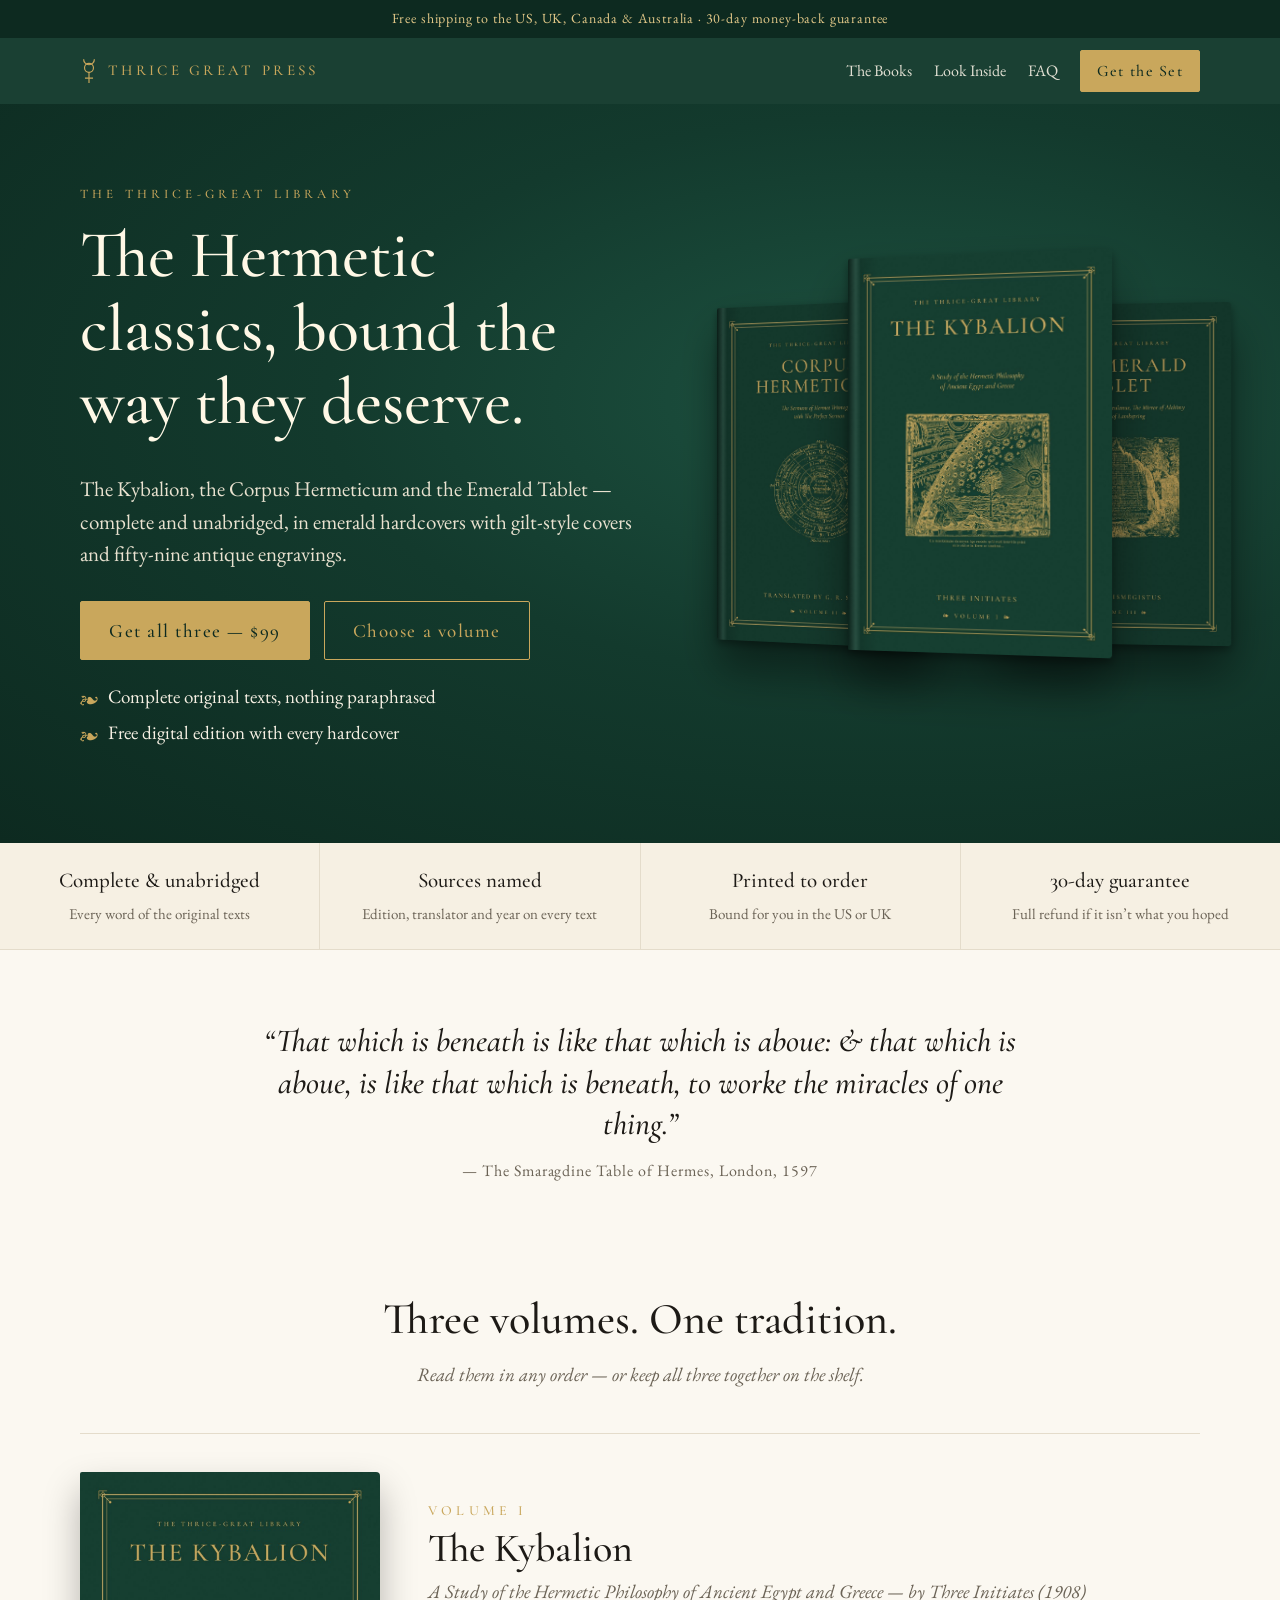
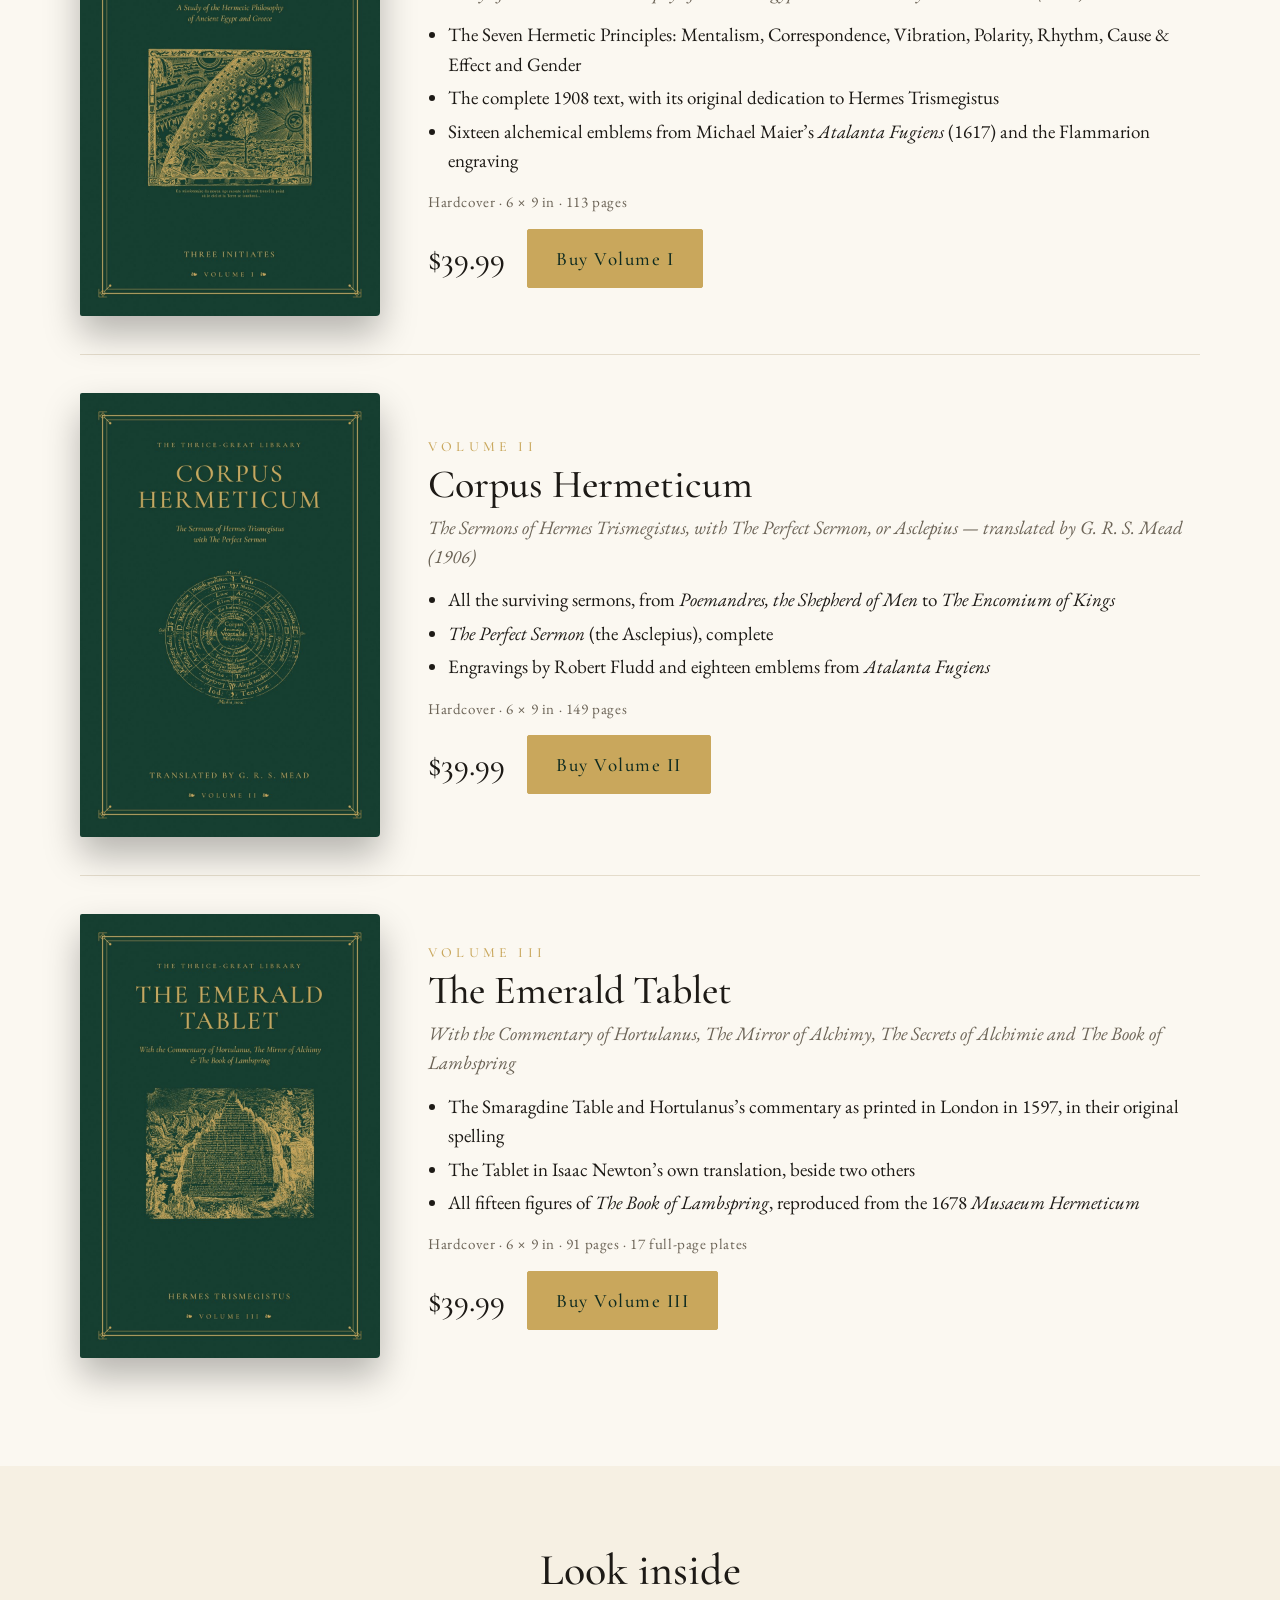
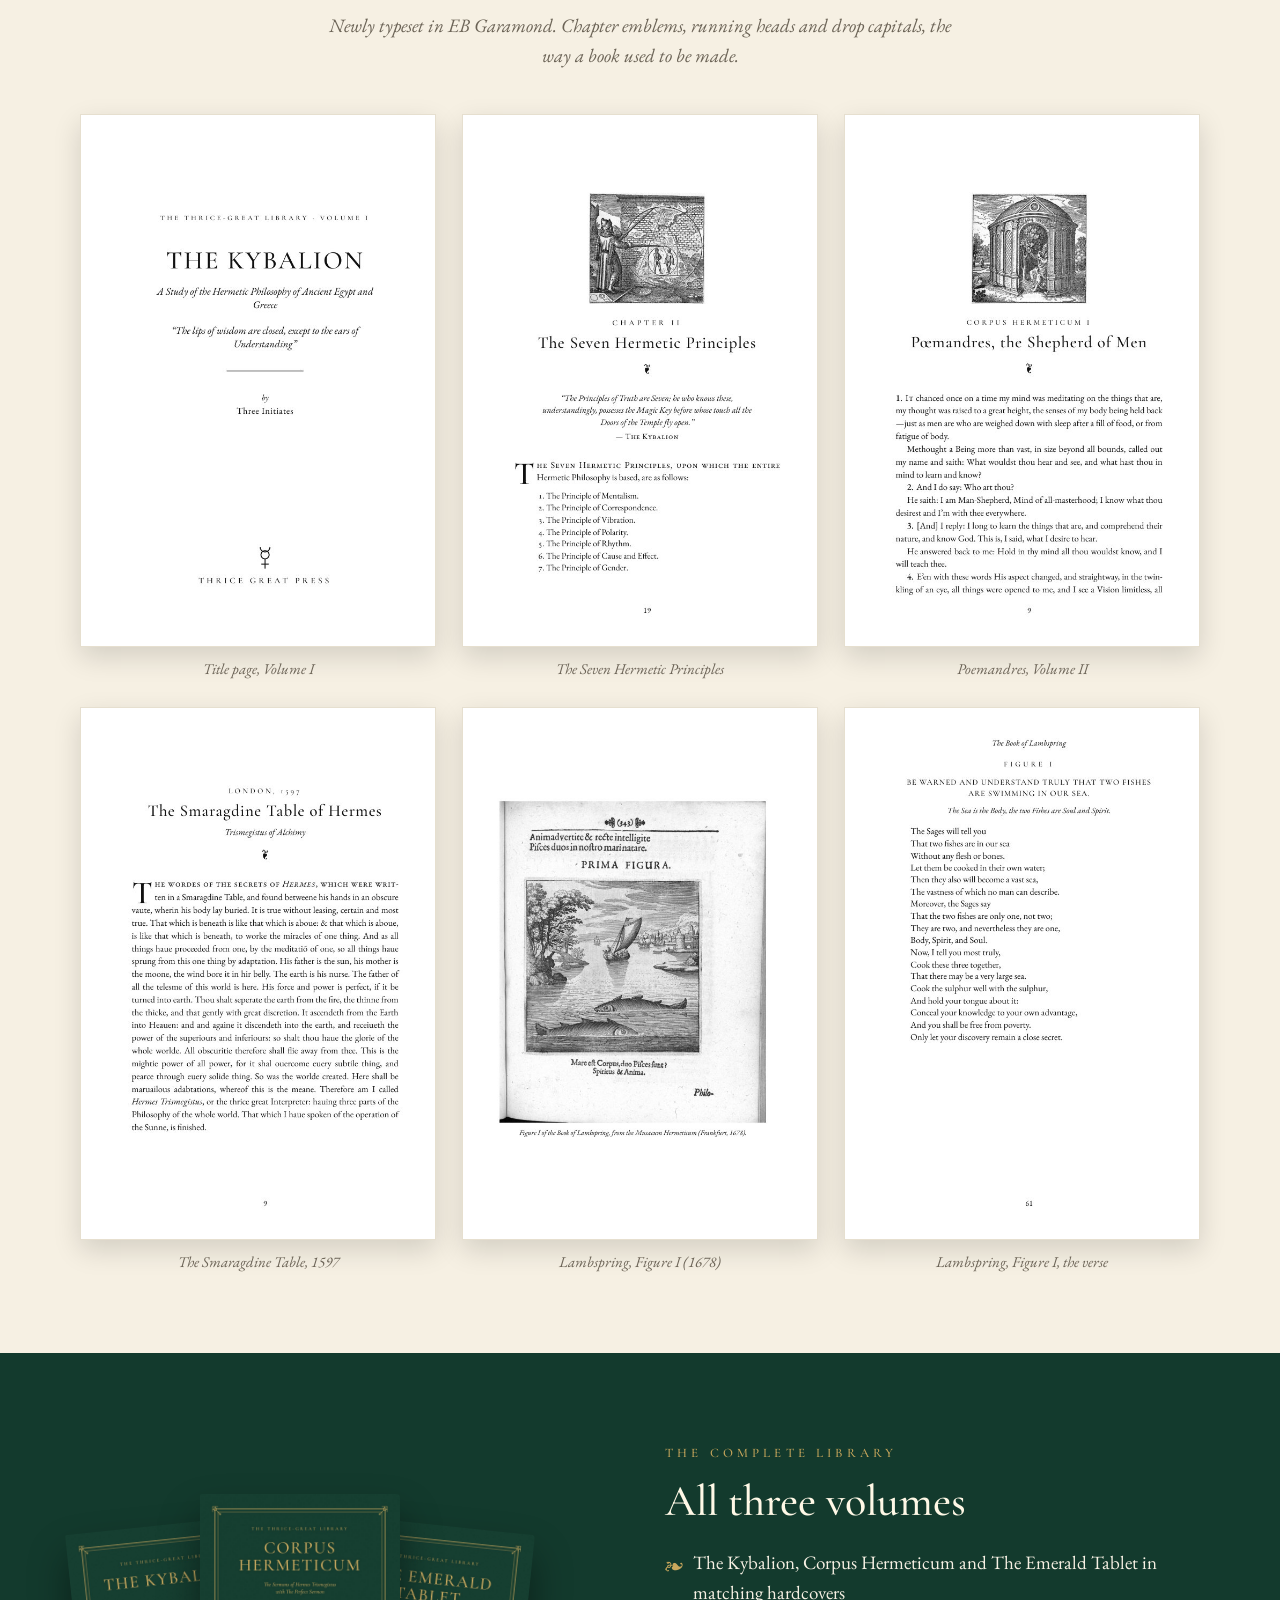
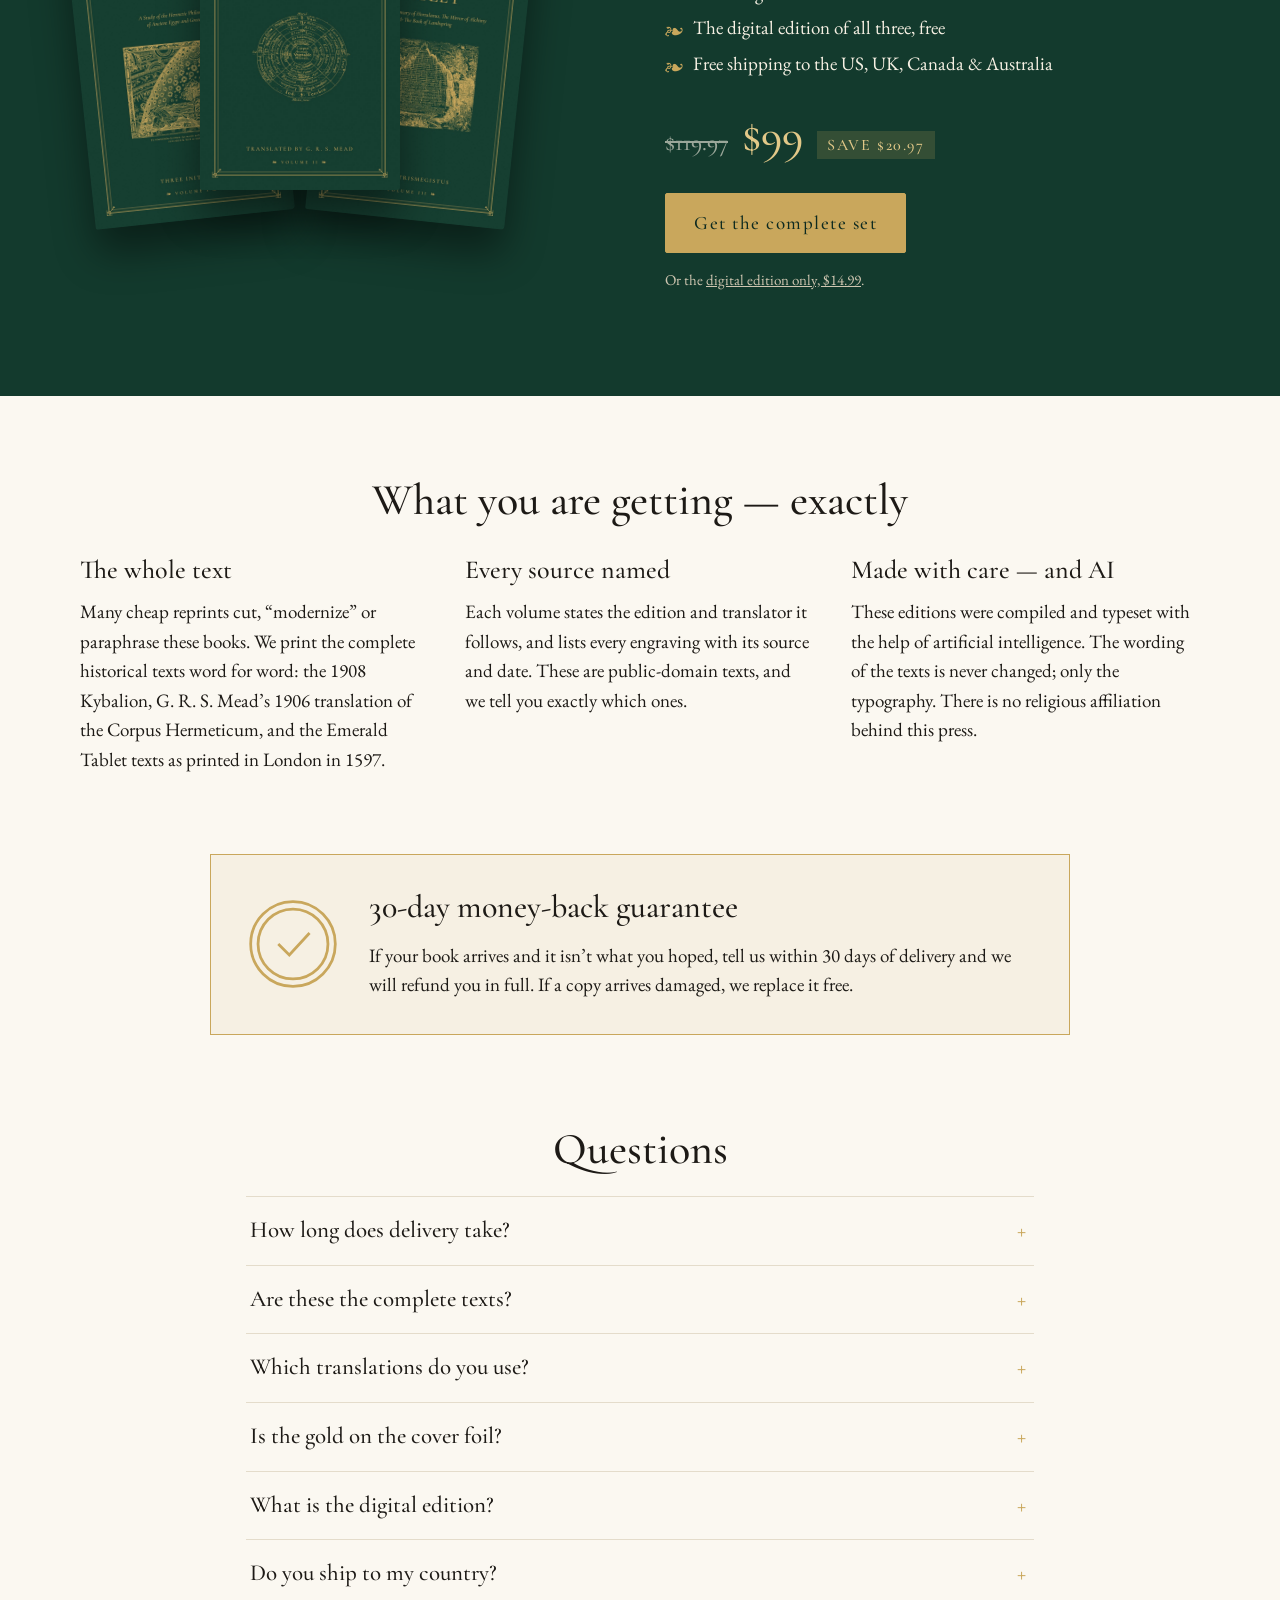
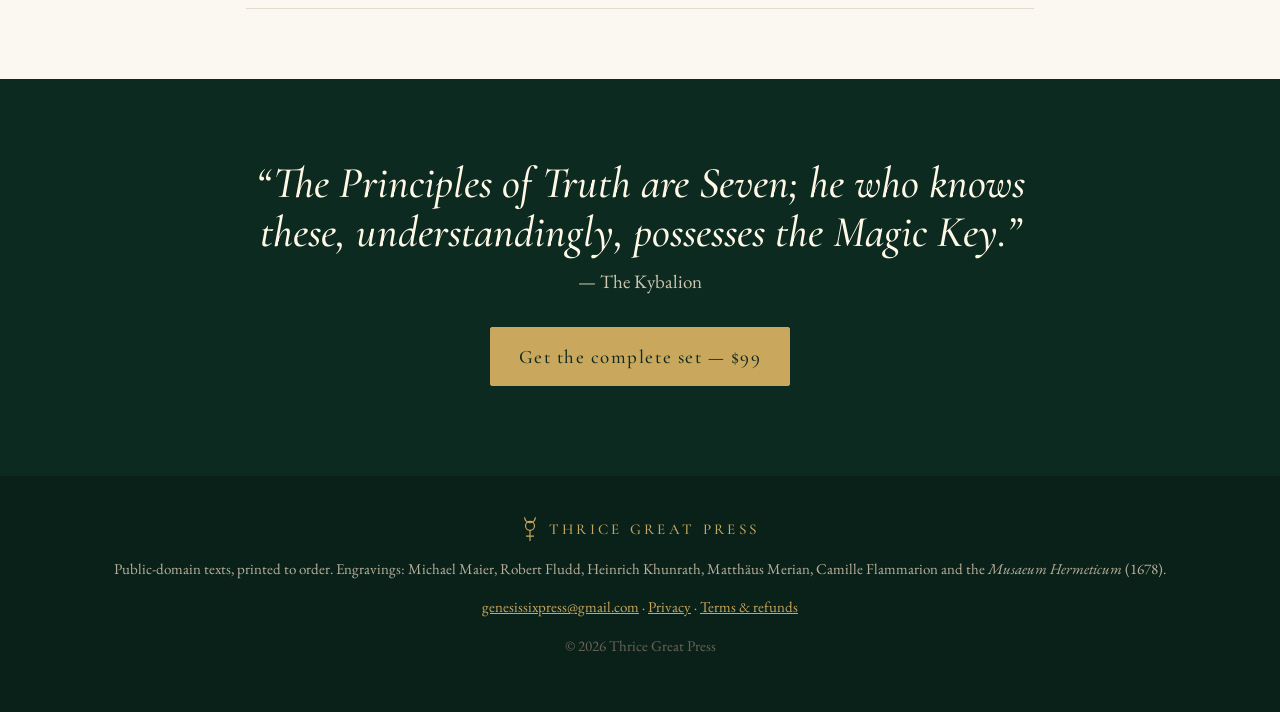
==== index.html @ 8c583f27 "Thrice Great Press site Co-Authored-By: Claude Opus 5.5 (1M context) <noreply@anthropic.com>" ====
<!doctype html>
<html lang="en">
<head>
<meta charset="utf-8">
<meta name="viewport" content="width=device-width, initial-scale=1">
<title>Thrice Great Press — The Hermetic Classics in Hardcover</title>
<meta name="description" content="The Kybalion, the Corpus Hermeticum and the Emerald Tablet — complete, unabridged public-domain texts in emerald cloth-look hardcovers with gilt-style covers and antique engravings.">
<meta property="og:title" content="The Thrice-Great Library — Hermetic classics in hardcover">
<meta property="og:description" content="Complete and unabridged. Emerald hardcovers. 59 antique engravings. Printed to order.">
<meta property="og:image" content="img/og.jpg">
<link rel="icon" href="img/favicon.svg" type="image/svg+xml">
<link rel="stylesheet" href="styles.css">
</head>
<body>

<div class="topbar">Free shipping to the US, UK, Canada &amp; Australia &middot; 30-day money-back guarantee</div>

<header class="nav">
  <a class="brand" href="#top" aria-label="Thrice Great Press home">
    <svg class="sigil" viewBox="0 0 40 58" aria-hidden="true"><path d="M8 3 A12 12 0 0 0 32 3"/><circle cx="20" cy="22" r="10"/><path d="M20 32 V56 M11 45 H29"/></svg>
    <span>Thrice Great Press</span>
  </a>
  <nav>
    <a href="#books">The Books</a>
    <a href="#inside">Look Inside</a>
    <a href="#faq">FAQ</a>
    <a class="btn btn-small" href="#set" data-checkout="set">Get the Set</a>
  </nav>
</header>

<main id="top">

<section class="hero">
  <div class="hero-copy">
    <p class="eyebrow">The Thrice-Great Library</p>
    <h1>The Hermetic classics, bound the way they deserve.</h1>
    <p class="lede">The Kybalion, the Corpus Hermeticum and the Emerald Tablet — complete and unabridged, in emerald hardcovers with gilt-style covers and fifty-nine antique engravings.</p>
    <div class="cta-row">
      <a class="btn" href="#set" data-checkout="set">Get all three — $99</a>
      <a class="btn btn-ghost" href="#books">Choose a volume</a>
    </div>
    <ul class="ticks">
      <li>Complete original texts, nothing paraphrased</li>
      <li>Free digital edition with every hardcover</li>
    </ul>
  </div>
  <div class="hero-books" aria-hidden="true">
    <div class="book b2"><img src="img/cover-2.jpg" alt=""></div>
    <div class="book b1"><img src="img/cover-1.jpg" alt=""></div>
    <div class="book b3"><img src="img/cover-3.jpg" alt=""></div>
  </div>
</section>

<section class="strip">
  <div><strong>Complete &amp; unabridged</strong><span>Every word of the original texts</span></div>
  <div><strong>Sources named</strong><span>Edition, translator and year on every text</span></div>
  <div><strong>Printed to order</strong><span>Bound for you in the US or UK</span></div>
  <div><strong>30-day guarantee</strong><span>Full refund if it isn’t what you hoped</span></div>
</section>

<section class="motto">
  <p>“That which is beneath is like that which is aboue: &amp; that which is aboue, is like that which is beneath, to worke the miracles of one thing.”</p>
  <span>— The Smaragdine Table of Hermes, London, 1597</span>
</section>

<section id="books" class="books">
  <h2>Three volumes. One tradition.</h2>
  <p class="section-lede">Read them in any order — or keep all three together on the shelf.</p>

  <article class="vol">
    <img class="vol-cover" src="img/cover-1.jpg" alt="The Kybalion, Volume I, emerald hardcover with gilt engraving">
    <div class="vol-body">
      <p class="vol-num">Volume I</p>
      <h3>The Kybalion</h3>
      <p class="vol-sub">A Study of the Hermetic Philosophy of Ancient Egypt and Greece — by Three Initiates (1908)</p>
      <ul>
        <li>The Seven Hermetic Principles: Mentalism, Correspondence, Vibration, Polarity, Rhythm, Cause &amp; Effect and Gender</li>
        <li>The complete 1908 text, with its original dedication to Hermes Trismegistus</li>
        <li>Sixteen alchemical emblems from Michael Maier’s <i>Atalanta Fugiens</i> (1617) and the Flammarion engraving</li>
      </ul>
      <p class="specs">Hardcover &middot; 6 × 9 in &middot; 113 pages</p>
      <div class="buy"><span class="price">$39.99</span><a class="btn" href="#" data-checkout="v1">Buy Volume I</a></div>
    </div>
  </article>

  <article class="vol">
    <img class="vol-cover" src="img/cover-2.jpg" alt="Corpus Hermeticum, Volume II, emerald hardcover with gilt engraving">
    <div class="vol-body">
      <p class="vol-num">Volume II</p>
      <h3>Corpus Hermeticum</h3>
      <p class="vol-sub">The Sermons of Hermes Trismegistus, with The Perfect Sermon, or Asclepius — translated by G. R. S. Mead (1906)</p>
      <ul>
        <li>All the surviving sermons, from <i>Poemandres, the Shepherd of Men</i> to <i>The Encomium of Kings</i></li>
        <li><i>The Perfect Sermon</i> (the Asclepius), complete</li>
        <li>Engravings by Robert Fludd and eighteen emblems from <i>Atalanta Fugiens</i></li>
      </ul>
      <p class="specs">Hardcover &middot; 6 × 9 in &middot; 149 pages</p>
      <div class="buy"><span class="price">$39.99</span><a class="btn" href="#" data-checkout="v2">Buy Volume II</a></div>
    </div>
  </article>

  <article class="vol">
    <img class="vol-cover" src="img/cover-3.jpg" alt="The Emerald Tablet, Volume III, emerald hardcover with gilt engraving">
    <div class="vol-body">
      <p class="vol-num">Volume III</p>
      <h3>The Emerald Tablet</h3>
      <p class="vol-sub">With the Commentary of Hortulanus, The Mirror of Alchimy, The Secrets of Alchimie and The Book of Lambspring</p>
      <ul>
        <li>The Smaragdine Table and Hortulanus’s commentary as printed in London in 1597, in their original spelling</li>
        <li>The Tablet in Isaac Newton’s own translation, beside two others</li>
        <li>All fifteen figures of <i>The Book of Lambspring</i>, reproduced from the 1678 <i>Musaeum Hermeticum</i></li>
      </ul>
      <p class="specs">Hardcover &middot; 6 × 9 in &middot; 91 pages &middot; 17 full-page plates</p>
      <div class="buy"><span class="price">$39.99</span><a class="btn" href="#" data-checkout="v3">Buy Volume III</a></div>
    </div>
  </article>
</section>

<section id="inside" class="inside">
  <h2>Look inside</h2>
  <p class="section-lede">Newly typeset in EB Garamond. Chapter emblems, running heads and drop capitals, the way a book used to be made.</p>
  <div class="gallery">
    <figure><img src="img/v1-title.jpg" alt="Title page of The Kybalion" loading="lazy"><figcaption>Title page, Volume I</figcaption></figure>
    <figure><img src="img/v1-ch2.jpg" alt="Chapter II opening of The Kybalion with engraved emblem" loading="lazy"><figcaption>The Seven Hermetic Principles</figcaption></figure>
    <figure><img src="img/v2-ch1.jpg" alt="Opening of Corpus Hermeticum I, Poemandres" loading="lazy"><figcaption>Poemandres, Volume II</figcaption></figure>
    <figure><img src="img/v3-table.jpg" alt="The Smaragdine Table as printed in 1597" loading="lazy"><figcaption>The Smaragdine Table, 1597</figcaption></figure>
    <figure><img src="img/v3-plate1.jpg" alt="Figure I of the Book of Lambspring" loading="lazy"><figcaption>Lambspring, Figure I (1678)</figcaption></figure>
    <figure><img src="img/v3-fig1.jpg" alt="The verse facing Figure I of the Book of Lambspring" loading="lazy"><figcaption>Lambspring, Figure I, the verse</figcaption></figure>
  </div>
</section>

<section id="set" class="set">
  <div class="set-art" aria-hidden="true">
    <img src="img/cover-1.jpg" alt=""><img src="img/cover-2.jpg" alt=""><img src="img/cover-3.jpg" alt="">
  </div>
  <div class="set-copy">
    <p class="eyebrow">The complete library</p>
    <h2>All three volumes</h2>
    <ul class="ticks">
      <li>The Kybalion, Corpus Hermeticum and The Emerald Tablet in matching hardcovers</li>
      <li>The digital edition of all three, free</li>
      <li>Free shipping to the US, UK, Canada &amp; Australia</li>
    </ul>
    <p class="set-price"><span class="was">$119.97</span> <span class="now">$99</span> <span class="save">Save $20.97</span></p>
    <a class="btn" href="#" data-checkout="set">Get the complete set</a>
    <p class="fine">Or the <a href="#" data-checkout="digital">digital edition only, $14.99</a>.</p>
  </div>
</section>

<section class="honest">
  <h2>What you are getting — exactly</h2>
  <div class="cols">
    <div>
      <h3>The whole text</h3>
      <p>Many cheap reprints cut, “modernize” or paraphrase these books. We print the complete historical texts word for word: the 1908 Kybalion, G. R. S. Mead’s 1906 translation of the Corpus Hermeticum, and the Emerald Tablet texts as printed in London in 1597.</p>
    </div>
    <div>
      <h3>Every source named</h3>
      <p>Each volume states the edition and translator it follows, and lists every engraving with its source and date. These are public-domain texts, and we tell you exactly which ones.</p>
    </div>
    <div>
      <h3>Made with care — and AI</h3>
      <p>These editions were compiled and typeset with the help of artificial intelligence. The wording of the texts is never changed; only the typography. There is no religious affiliation behind this press.</p>
    </div>
  </div>
</section>

<section class="guarantee">
  <svg class="seal" viewBox="0 0 100 100" aria-hidden="true"><circle cx="50" cy="50" r="46"/><circle cx="50" cy="50" r="38"/><path d="M34 50 L46 62 L68 38"/></svg>
  <div>
    <h2>30-day money-back guarantee</h2>
    <p>If your book arrives and it isn’t what you hoped, tell us within 30 days of delivery and we will refund you in full. If a copy arrives damaged, we replace it free.</p>
  </div>
</section>

<section id="faq" class="faq">
  <h2>Questions</h2>
  <details><summary>How long does delivery take?</summary><p>Each copy is printed and bound for you when you order, which takes about 3–5 business days, and then ships with tracking. Most orders arrive within 7–14 days in the US, UK, Canada and Australia.</p></details>
  <details><summary>Are these the complete texts?</summary><p>Yes. Nothing is abridged or paraphrased. The only thing we leave out is scholarly apparatus: G. R. S. Mead’s footnotes are omitted from Volume II; his translation is complete.</p></details>
  <details><summary>Which translations do you use?</summary><p>The Kybalion is the original 1908 English text. The Corpus Hermeticum and The Perfect Sermon are G. R. S. Mead’s translation of 1906. Volume III reproduces <i>The Mirror of Alchimy</i> (London, 1597) in its original spelling, the Emerald Tablet in the translations of Isaac Newton, Sigismund Bacstrom and H. P. Blavatsky, and <i>The Book of Lambspring</i> in A. E. Waite’s translation of 1893.</p></details>
  <details><summary>Is the gold on the cover foil?</summary><p>No. The gold frame and engraving are printed, not foil-stamped. The cover is a matte printed hardcover (case-wrap) in deep emerald.</p></details>
  <details><summary>What is the digital edition?</summary><p>A PDF of the same typeset pages, including every engraving, delivered instantly after purchase. It is included free with every hardcover.</p></details>
  <details><summary>Do you ship to my country?</summary><p>Shipping is free to the US, UK, Canada and Australia. For other countries, write to us before ordering and we will quote the delivery cost.</p></details>
</section>

<section class="final">
  <h2>“The Principles of Truth are Seven; he who knows these, understandingly, possesses the Magic Key.”</h2>
  <p>— The Kybalion</p>
  <a class="btn" href="#set" data-checkout="set">Get the complete set — $99</a>
</section>

</main>

<footer>
  <div class="brand"><svg class="sigil" viewBox="0 0 40 58" aria-hidden="true"><path d="M8 3 A12 12 0 0 0 32 3"/><circle cx="20" cy="22" r="10"/><path d="M20 32 V56 M11 45 H29"/></svg><span>Thrice Great Press</span></div>
  <p>Public-domain texts, printed to order. Engravings: Michael Maier, Robert Fludd, Heinrich Khunrath, Matthäus Merian, Camille Flammarion and the <i>Musaeum Hermeticum</i> (1678).</p>
  <p><a href="mailto:genesissixpress@gmail.com">genesissixpress@gmail.com</a> &middot; <a href="privacy.html">Privacy</a> &middot; <a href="terms.html">Terms &amp; refunds</a></p>
  <p class="fine">&copy; 2026 Thrice Great Press</p>
</footer>

<script src="script.js"></script>
</body>
</html>
---- styles.css ----
@font-face { font-family: "EB Garamond"; src: url("fonts/EBGaramond-Regular.ttf") format("truetype"); font-weight: 400; font-display: swap; }
@font-face { font-family: "EB Garamond"; src: url("fonts/EBGaramond-Italic.ttf") format("truetype"); font-style: italic; font-display: swap; }
@font-face { font-family: "Cormorant Garamond"; src: url("fonts/CormorantGaramond-Medium.ttf") format("truetype"); font-weight: 500; font-display: swap; }
@font-face { font-family: "Cormorant Garamond"; src: url("fonts/CormorantGaramond-MediumItalic.ttf") format("truetype"); font-style: italic; font-weight: 500; font-display: swap; }

:root {
  --green: #133a2d;
  --green-2: #0d2a20;
  --gold: #c9a75c;
  --gold-2: #e2c888;
  --cream: #f6f0e3;
  --paper: #fbf8f1;
  --ink: #1d1a16;
  --muted: #6b6356;
  --body: "EB Garamond", Georgia, serif;
  --display: "Cormorant Garamond", "EB Garamond", Georgia, serif;
  --wrap: 1120px;
}

* { box-sizing: border-box; }
html { scroll-behavior: smooth; }
body { margin: 0; background: var(--paper); color: var(--ink); font-family: var(--body); font-size: 19px; line-height: 1.55; -webkit-font-smoothing: antialiased; }
img { max-width: 100%; display: block; }
a { color: inherit; }
h1, h2, h3 { font-family: var(--display); font-weight: 500; line-height: 1.12; margin: 0 0 0.5em; }
h2 { font-size: clamp(30px, 4vw, 44px); text-align: center; }
.section-lede { text-align: center; color: var(--muted); max-width: 640px; margin: -6px auto 44px; font-style: italic; }
.eyebrow { font-family: var(--display); letter-spacing: 0.32em; text-transform: uppercase; font-size: 13px; color: var(--gold); margin: 0 0 14px; }
.fine { font-size: 15px; color: var(--muted); }

.btn { display: inline-block; background: var(--gold); color: var(--green-2); font-family: var(--display); font-size: 19px; letter-spacing: 0.08em; text-decoration: none; padding: 14px 28px; border-radius: 2px; border: 1px solid var(--gold); transition: background .15s, transform .15s; }
.btn:hover { background: var(--gold-2); transform: translateY(-1px); }
.btn-ghost { background: transparent; color: var(--gold); }
.btn-ghost:hover { background: rgba(201,167,92,.12); }
.btn-small { padding: 8px 16px; font-size: 16px; white-space: nowrap; }

.topbar { background: var(--green-2); color: var(--gold-2); text-align: center; font-size: 14px; letter-spacing: .06em; padding: 8px 16px; }
.nav { position: sticky; top: 0; z-index: 10; display: flex; justify-content: space-between; align-items: center; gap: 16px; padding: 12px max(16px, calc((100% - var(--wrap)) / 2)); background: rgba(19,58,45,.97); color: var(--cream); backdrop-filter: blur(6px); }
.brand { display: flex; align-items: center; gap: 10px; text-decoration: none; font-family: var(--display); letter-spacing: .22em; text-transform: uppercase; font-size: 15px; color: var(--gold); }
.sigil { width: 18px; height: 26px; fill: none; stroke: currentColor; stroke-width: 2.6; }
.nav nav { display: flex; align-items: center; gap: 22px; }
.nav nav a:not(.btn) { text-decoration: none; font-size: 16px; opacity: .9; }
.nav nav a:not(.btn):hover { color: var(--gold-2); }

.hero { background: radial-gradient(ellipse at 70% 40%, #1d5341 0%, var(--green) 45%, var(--green-2) 100%); color: var(--cream); display: grid; grid-template-columns: 1.05fr 1fr; gap: 40px; align-items: center; padding: 80px max(16px, calc((100% - var(--wrap)) / 2)) 90px; overflow: hidden; }
.hero h1 { font-size: clamp(40px, 5.4vw, 66px); color: #fff8e6; }
.lede { font-size: 21px; color: #e9e2d0; max-width: 560px; }
.cta-row { display: flex; flex-wrap: wrap; gap: 14px; margin: 30px 0 22px; }
.ticks { list-style: none; padding: 0; margin: 0; }
.ticks li { position: relative; padding-left: 28px; margin: 6px 0; }
.ticks li::before { content: "\2767"; position: absolute; left: 0; color: var(--gold); }
.hero-books { position: relative; height: 470px; perspective: 1400px; }
.book { position: absolute; width: 250px; box-shadow: 0 30px 50px rgba(0,0,0,.45), 0 4px 10px rgba(0,0,0,.35); border-radius: 2px 4px 4px 2px; overflow: hidden; }
.book::after { content: ""; position: absolute; inset: 0; background: linear-gradient(90deg, rgba(0,0,0,.45) 0, rgba(255,255,255,.08) 3%, rgba(0,0,0,.12) 5%, transparent 12%); pointer-events: none; }
.book.b1 { left: 32%; top: 20px; z-index: 3; transform: rotateY(-14deg); width: 270px; }
.book.b2 { left: 4%; top: 55px; z-index: 2; transform: rotateY(-20deg) scale(.92); filter: brightness(.9); }
.book.b3 { left: 60%; top: 55px; z-index: 1; transform: rotateY(-8deg) scale(.92); filter: brightness(.85); }

.strip { display: grid; grid-template-columns: repeat(4, 1fr); gap: 1px; background: #e4dccb; border-bottom: 1px solid #e4dccb; }
.strip div { background: var(--cream); padding: 22px 18px; text-align: center; }
.strip strong { display: block; font-family: var(--display); font-size: 21px; font-weight: 500; }
.strip span { font-size: 15px; color: var(--muted); }

.motto { text-align: center; padding: 70px 16px; max-width: 820px; margin: 0 auto; }
.motto p { font-family: var(--display); font-style: italic; font-size: clamp(24px, 3vw, 32px); line-height: 1.3; margin: 0 0 10px; }
.motto span { color: var(--muted); font-size: 16px; letter-spacing: .06em; }

.books { padding: 40px max(16px, calc((100% - var(--wrap)) / 2)) 70px; }
.vol { display: grid; grid-template-columns: 300px 1fr; gap: 48px; align-items: center; padding: 38px 0; border-top: 1px solid #e4dccb; }
.vol-cover { box-shadow: 0 18px 36px rgba(0,0,0,.28); border-radius: 2px 4px 4px 2px; }
.vol-num { font-family: var(--display); letter-spacing: .3em; text-transform: uppercase; color: var(--gold); font-size: 14px; margin: 0; }
.vol h3 { font-size: 40px; margin: 4px 0 6px; }
.vol-sub { font-style: italic; color: var(--muted); margin: 0 0 14px; }
.vol ul { padding-left: 20px; margin: 0 0 14px; }
.vol li { margin: 4px 0; }
.specs { font-size: 15px; color: var(--muted); letter-spacing: .04em; }
.buy { display: flex; align-items: center; gap: 22px; margin-top: 8px; }
.price { font-family: var(--display); font-size: 32px; }

.inside { background: var(--cream); padding: 80px max(16px, calc((100% - var(--wrap)) / 2)); }
.gallery { display: grid; grid-template-columns: repeat(3, 1fr); gap: 26px; }
.gallery figure { margin: 0; }
.gallery img { width: 100%; background: #fff; box-shadow: 0 10px 26px rgba(0,0,0,.14); border: 1px solid #e6dfcf; }
.gallery figcaption { text-align: center; font-size: 15px; color: var(--muted); margin-top: 10px; font-style: italic; }

.set { display: grid; grid-template-columns: 1fr 1fr; gap: 50px; align-items: center; padding: 90px max(16px, calc((100% - var(--wrap)) / 2)); background: var(--green); color: var(--cream); }
.set h2 { text-align: left; color: #fff8e6; }
.set-art { position: relative; height: 380px; }
.set-art img { position: absolute; width: 200px; box-shadow: 0 24px 40px rgba(0,0,0,.45); border-radius: 2px 4px 4px 2px; }
.set-art img:nth-child(1) { left: 0; top: 40px; transform: rotate(-6deg); }
.set-art img:nth-child(2) { left: 120px; top: 10px; z-index: 2; }
.set-art img:nth-child(3) { left: 240px; top: 40px; transform: rotate(6deg); }
.set-price { font-family: var(--display); margin: 22px 0; }
.set-price .was { text-decoration: line-through; opacity: .6; font-size: 24px; }
.set-price .now { font-size: 46px; color: var(--gold-2); margin: 0 10px; }
.set-price .save { font-size: 16px; letter-spacing: .1em; text-transform: uppercase; background: rgba(201,167,92,.18); color: var(--gold-2); padding: 4px 10px; }
.set .fine { color: #cfc6b1; }

.honest { padding: 80px max(16px, calc((100% - var(--wrap)) / 2)); }
.cols { display: grid; grid-template-columns: repeat(3, 1fr); gap: 36px; margin-top: 30px; }
.cols h3 { font-size: 26px; }
.cols p { margin: 0; }

.guarantee { display: flex; gap: 30px; align-items: center; max-width: 860px; margin: 0 auto 70px; padding: 34px 36px; border: 1px solid var(--gold); background: var(--cream); }
.guarantee h2 { text-align: left; font-size: 32px; }
.guarantee p { margin: 0; }
.seal { width: 92px; flex: none; fill: none; stroke: var(--gold); stroke-width: 3; }

.faq { max-width: 820px; margin: 0 auto; padding: 20px 16px 70px; }
.faq details { border-top: 1px solid #e4dccb; padding: 16px 4px; }
.faq details:last-child { border-bottom: 1px solid #e4dccb; }
.faq summary { cursor: pointer; font-family: var(--display); font-size: 23px; list-style: none; position: relative; padding-right: 30px; }
.faq summary::-webkit-details-marker { display: none; }
.faq summary::after { content: "+"; position: absolute; right: 4px; color: var(--gold); }
.faq details[open] summary::after { content: "\2013"; }
.faq details p { margin: 10px 0 0; color: #3a352c; }

.final { text-align: center; padding: 80px 16px 90px; background: var(--green-2); color: var(--cream); }
.final h2 { max-width: 820px; margin: 0 auto 10px; font-style: italic; color: #fff8e6; }
.final p { color: #cfc6b1; margin: 0 0 30px; }

footer { background: #0a211a; color: #b9b09c; text-align: center; padding: 40px 16px; font-size: 15px; }
footer .brand { justify-content: center; margin-bottom: 12px; }
footer a { color: var(--gold); }

@media (max-width: 900px) {
  .hero { grid-template-columns: 1fr; padding-top: 50px; }
  .hero-books { height: 340px; }
  .book { width: 180px; } .book.b1 { width: 195px; }
  .strip { grid-template-columns: repeat(2, 1fr); }
  .vol { grid-template-columns: 1fr; gap: 24px; }
  .vol-cover { max-width: 260px; margin: 0 auto; }
  .gallery { grid-template-columns: repeat(2, 1fr); }
  .set { grid-template-columns: 1fr; }
  .set-art { height: 300px; max-width: 420px; margin: 0 auto; width: 100%; }
  .set-art img { width: 150px; } .set-art img:nth-child(2) { left: 90px; } .set-art img:nth-child(3) { left: 180px; }
  .cols { grid-template-columns: 1fr; }
  .nav nav a:not(.btn) { display: none; }
}
@media (max-width: 520px) {
  body { font-size: 18px; }
  .gallery { grid-template-columns: 1fr 1fr; gap: 12px; }
  .guarantee { flex-direction: column; text-align: center; }
  .guarantee h2 { text-align: center; }
  .buy { flex-wrap: wrap; }
}
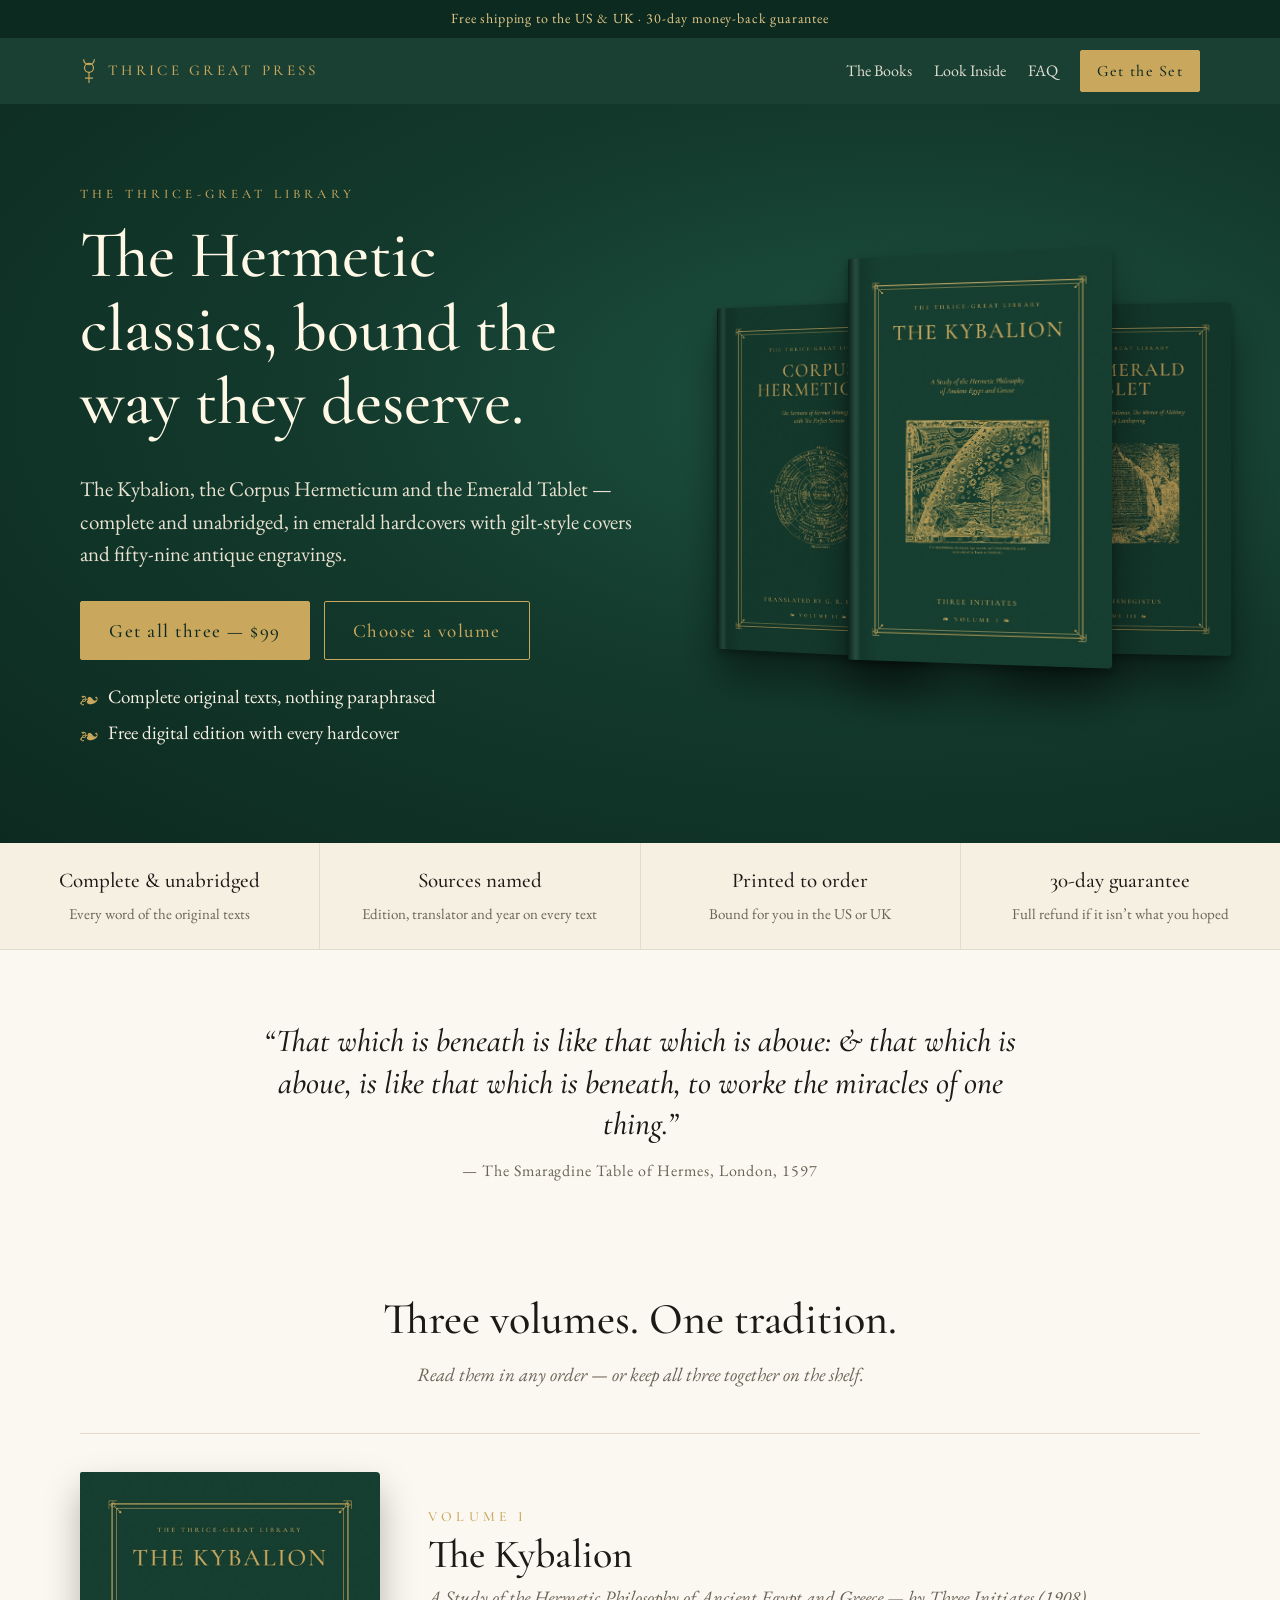
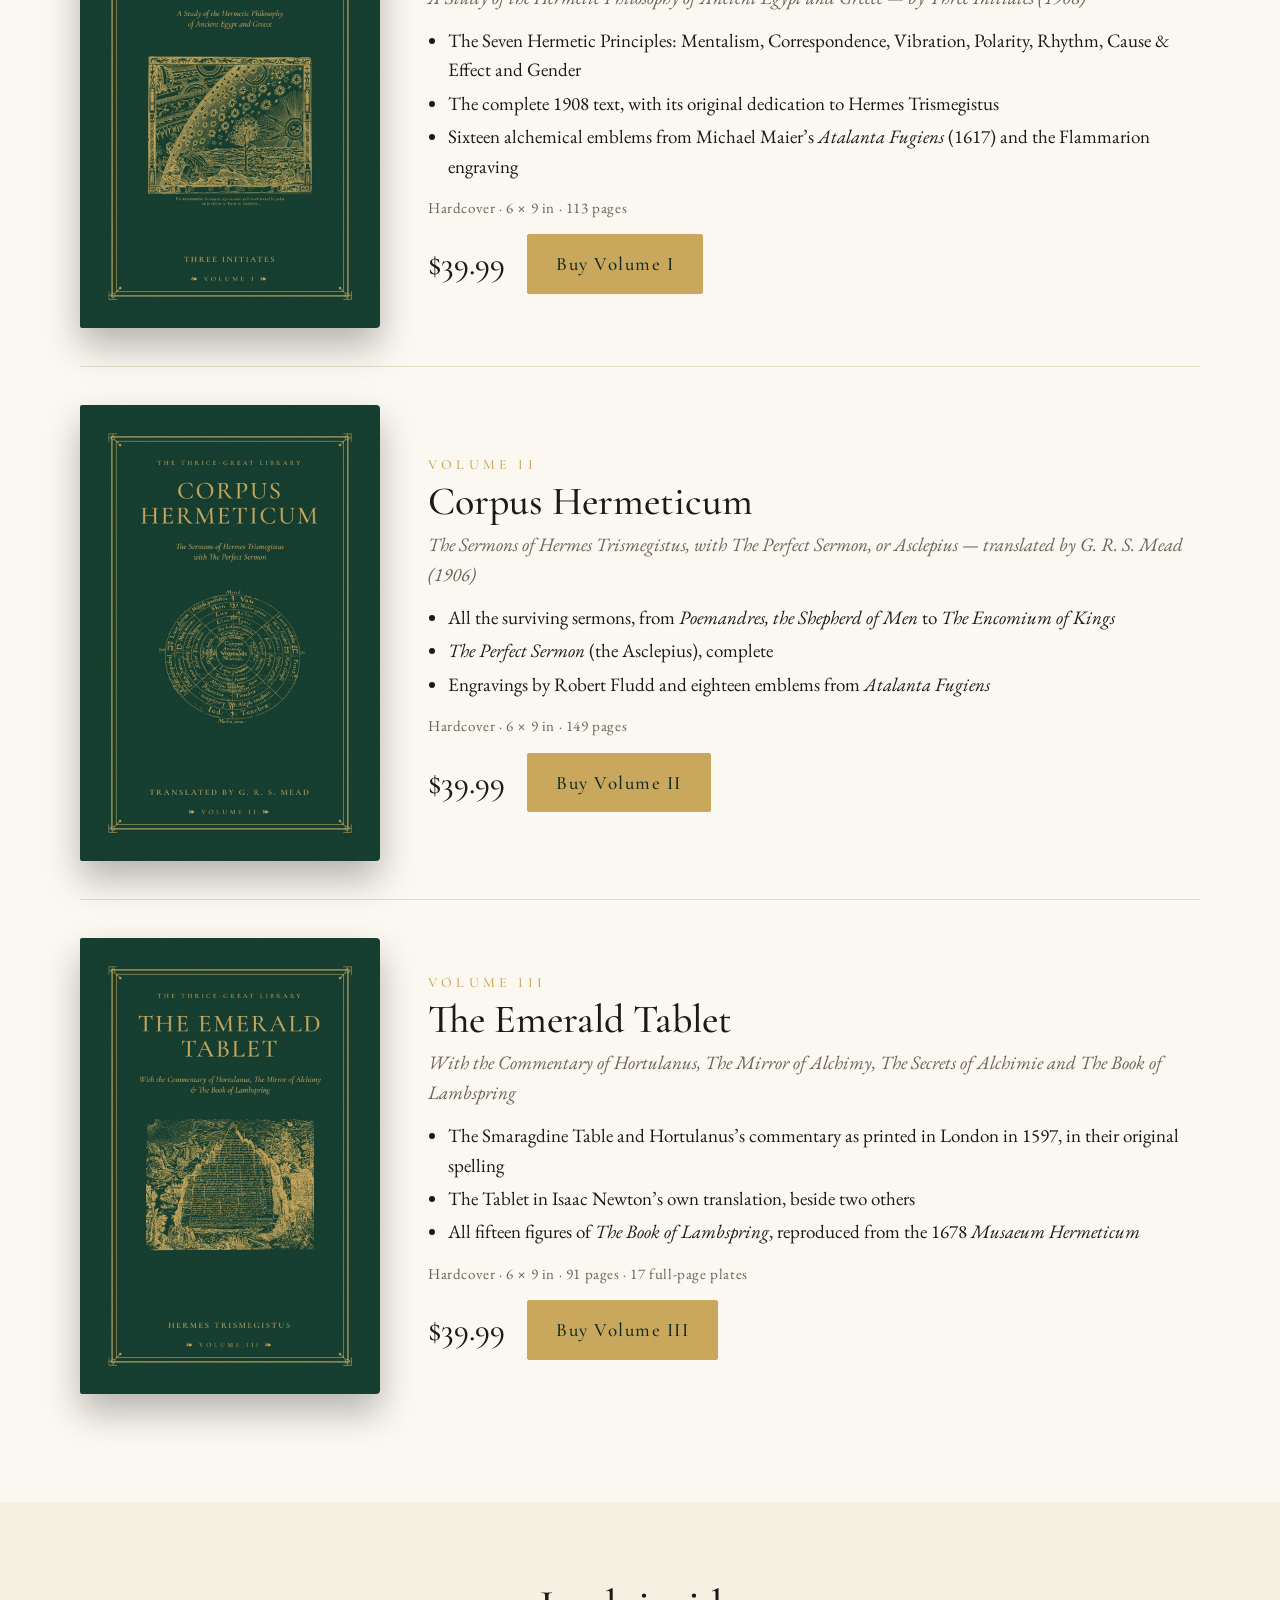
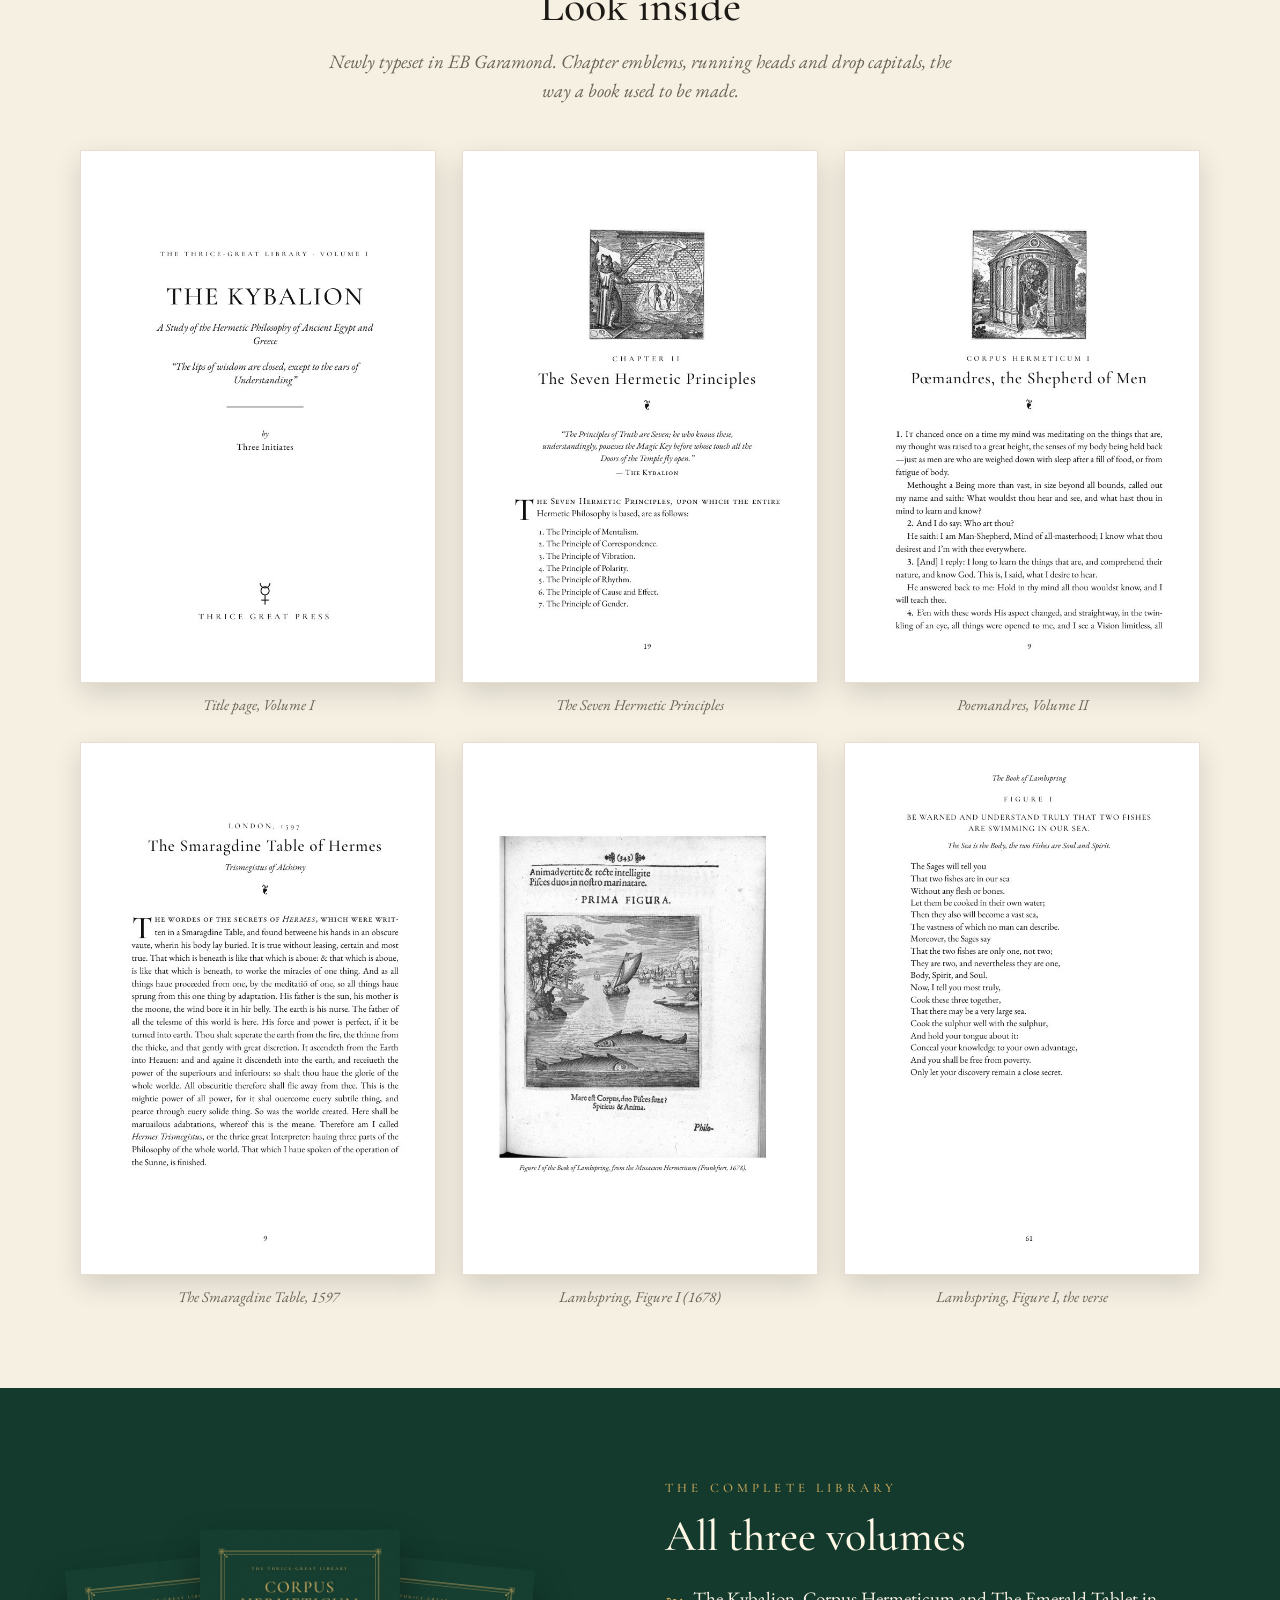
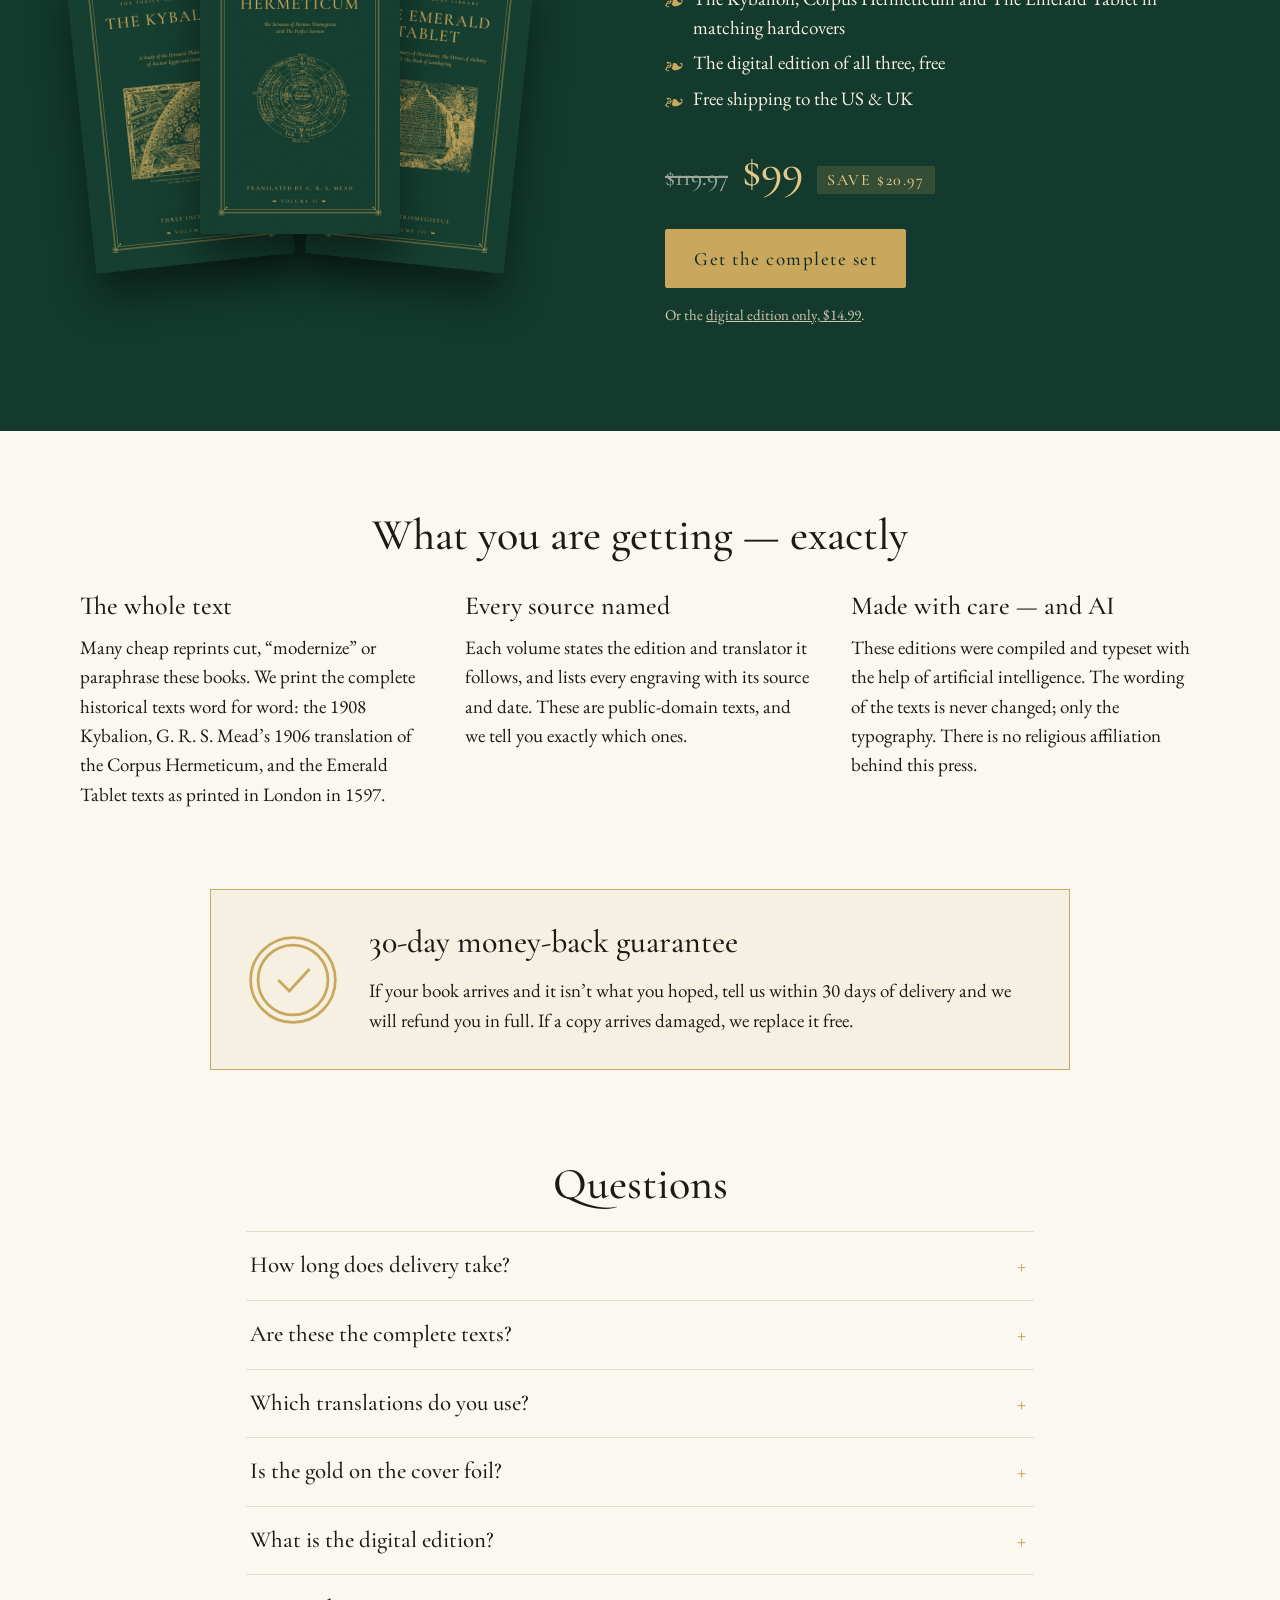
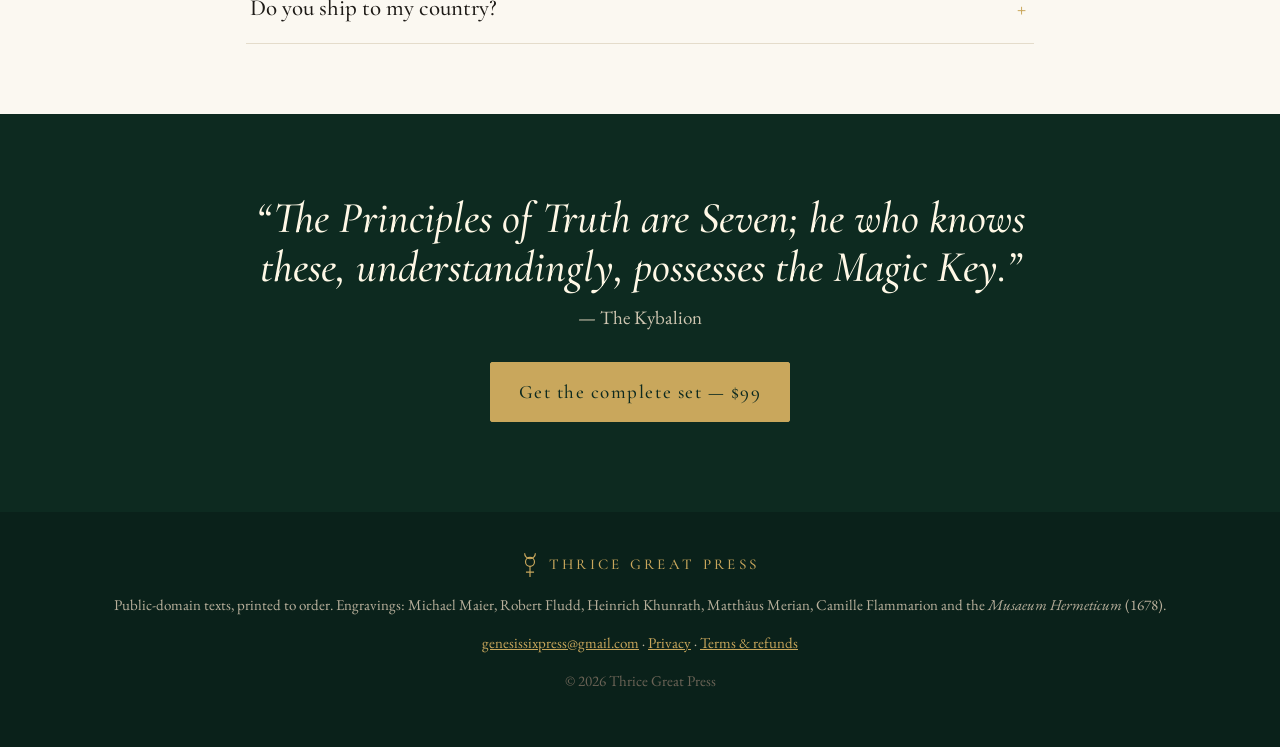
==== commit f0bf14aa: "Wire checkout links; US/UK shipping; accurate delivery times Co-Authored-By: Claude Opus 5.5 (1M con" ====
--- a/index.html
+++ b/index.html
@@ -13,7 +13,7 @@
 </head>
 <body>
 
-<div class="topbar">Free shipping to the US, UK, Canada &amp; Australia &middot; 30-day money-back guarantee</div>
+<div class="topbar">Free shipping to the US &amp; UK &middot; 30-day money-back guarantee</div>
 
 <header class="nav">
   <a class="brand" href="#top" aria-label="Thrice Great Press home">
@@ -139,7 +139,7 @@
     <ul class="ticks">
       <li>The Kybalion, Corpus Hermeticum and The Emerald Tablet in matching hardcovers</li>
       <li>The digital edition of all three, free</li>
-      <li>Free shipping to the US, UK, Canada &amp; Australia</li>
+      <li>Free shipping to the US &amp; UK</li>
     </ul>
     <p class="set-price"><span class="was">$119.97</span> <span class="now">$99</span> <span class="save">Save $20.97</span></p>
     <a class="btn" href="#" data-checkout="set">Get the complete set</a>
@@ -175,12 +175,12 @@
 
 <section id="faq" class="faq">
   <h2>Questions</h2>
-  <details><summary>How long does delivery take?</summary><p>Each copy is printed and bound for you when you order, which takes about 3–5 business days, and then ships with tracking. Most orders arrive within 7–14 days in the US, UK, Canada and Australia.</p></details>
+  <details><summary>How long does delivery take?</summary><p>Each copy is printed and bound for you when you order, which takes about 3–5 business days, and then ships with tracking: about 6–9 business days to the UK and 12–14 business days to the US.</p></details>
   <details><summary>Are these the complete texts?</summary><p>Yes. Nothing is abridged or paraphrased. The only thing we leave out is scholarly apparatus: G. R. S. Mead’s footnotes are omitted from Volume II; his translation is complete.</p></details>
   <details><summary>Which translations do you use?</summary><p>The Kybalion is the original 1908 English text. The Corpus Hermeticum and The Perfect Sermon are G. R. S. Mead’s translation of 1906. Volume III reproduces <i>The Mirror of Alchimy</i> (London, 1597) in its original spelling, the Emerald Tablet in the translations of Isaac Newton, Sigismund Bacstrom and H. P. Blavatsky, and <i>The Book of Lambspring</i> in A. E. Waite’s translation of 1893.</p></details>
   <details><summary>Is the gold on the cover foil?</summary><p>No. The gold frame and engraving are printed, not foil-stamped. The cover is a matte printed hardcover (case-wrap) in deep emerald.</p></details>
   <details><summary>What is the digital edition?</summary><p>A PDF of the same typeset pages, including every engraving, delivered instantly after purchase. It is included free with every hardcover.</p></details>
-  <details><summary>Do you ship to my country?</summary><p>Shipping is free to the US, UK, Canada and Australia. For other countries, write to us before ordering and we will quote the delivery cost.</p></details>
+  <details><summary>Do you ship to my country?</summary><p>For now we ship to the United States and the United Kingdom, free. For other countries, write to us before ordering.</p></details>
 </section>
 
 <section class="final">
